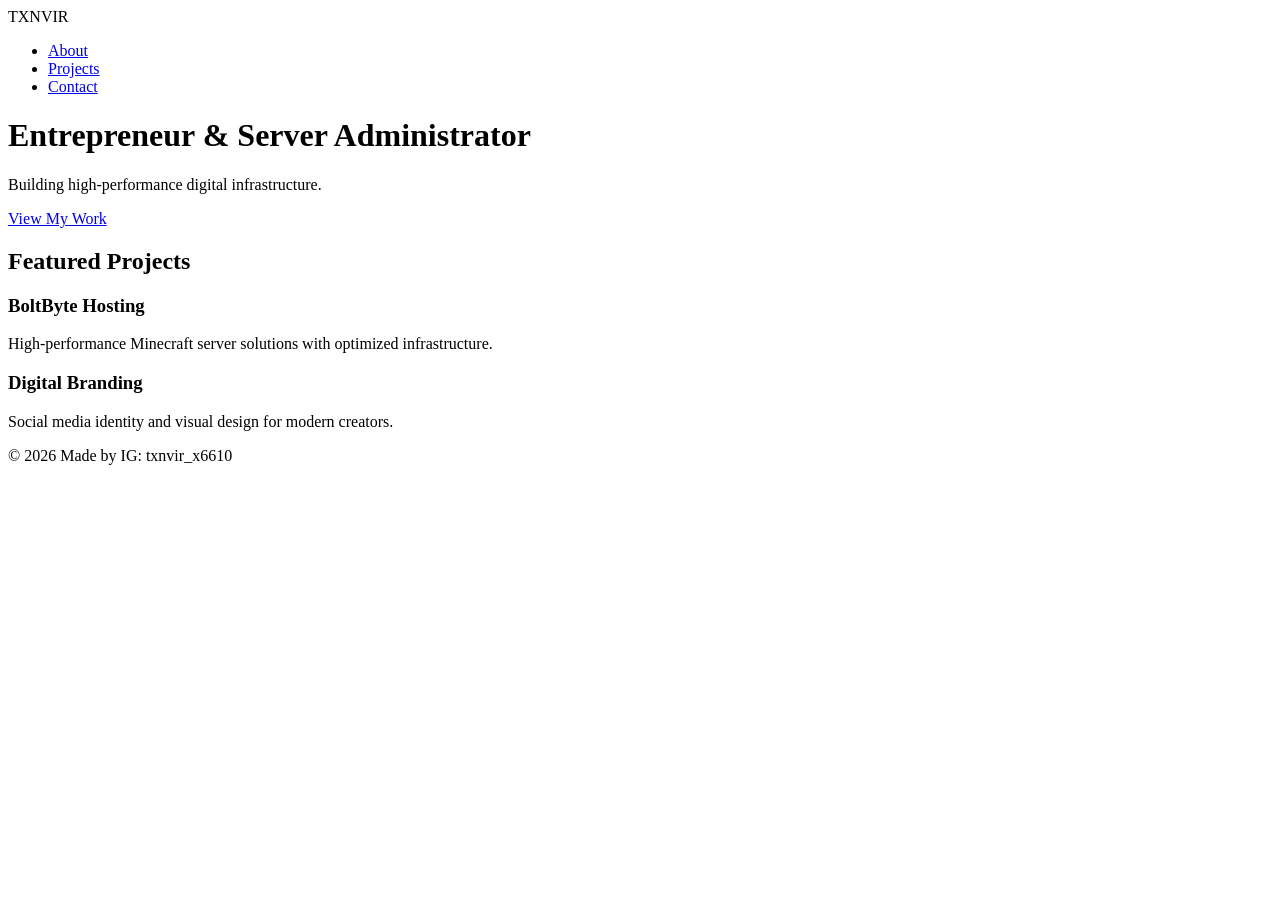
==== index.html @ 2fd2d666 "Create index.html" ====
<!DOCTYPE html>
<html lang="en">
<head>
    <meta charset="UTF-8">
    <meta name="viewport" content="width=device-width, initial-scale=1.0">
    <title>Portfolio | txnvir_x6610</title>
    <link rel="stylesheet" href="style.css">
</head>
<body>
    <nav>
        <div class="logo">TXNVIR</div>
        <ul>
            <li><a href="#about">About</a></li>
            <li><a href="#projects">Projects</a></li>
            <li><a href="#contact">Contact</a></li>
        </ul>
    </nav>

    <header class="hero">
        <h1>Entrepreneur & <span class="highlight">Server Administrator</span></h1>
        <p>Building high-performance digital infrastructure.</p>
        <a href="#projects" class="btn">View My Work</a>
    </header>

    <section id="projects">
        <h2>Featured Projects</h2>
        <div class="project-grid">
            <div class="project-card">
                <h3>BoltByte Hosting</h3>
                <p>High-performance Minecraft server solutions with optimized infrastructure.</p>
            </div>
            <div class="project-card">
                <h3>Digital Branding</h3>
                <p>Social media identity and visual design for modern creators.</p>
            </div>
        </div>
    </section>

    <footer>
        <p>&copy; 2026 Made by IG: txnvir_x6610</p>
    </footer>
</body>
</html>
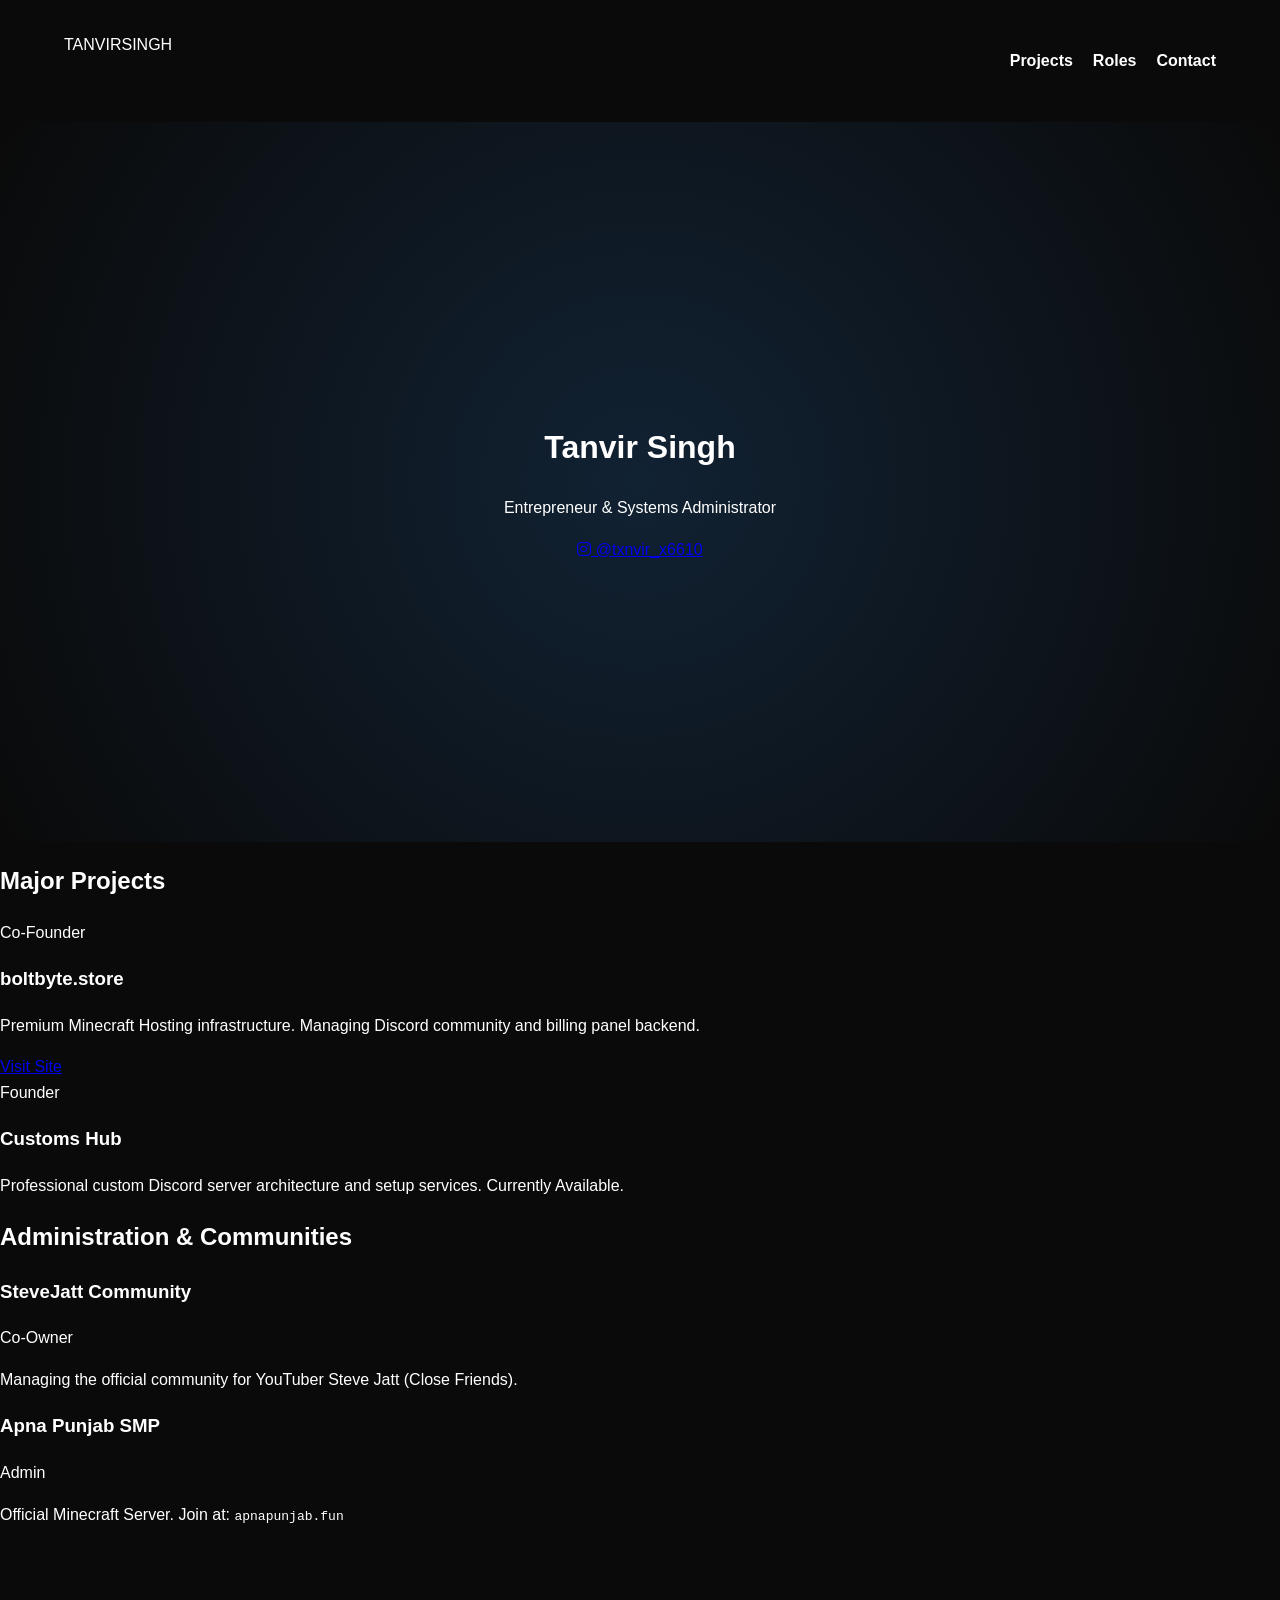
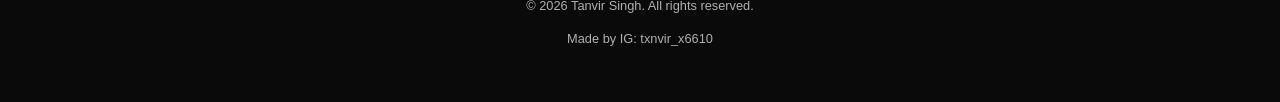
==== commit 58d7c868: "Update index.html" ====
--- a/index.html
+++ b/index.html
@@ -3,41 +3,69 @@
 <head>
     <meta charset="UTF-8">
     <meta name="viewport" content="width=device-width, initial-scale=1.0">
-    <title>Portfolio | txnvir_x6610</title>
+    <title>Tanvir Singh | Portfolio</title>
     <link rel="stylesheet" href="style.css">
+    <link rel="stylesheet" href="https://cdnjs.cloudflare.com/ajax/libs/font-awesome/6.0.0/css/all.min.css">
 </head>
 <body>
+
     <nav>
-        <div class="logo">TXNVIR</div>
+        <div class="logo">TANVIR<span class="gold">SINGH</span></div>
         <ul>
-            <li><a href="#about">About</a></li>
             <li><a href="#projects">Projects</a></li>
-            <li><a href="#contact">Contact</a></li>
+            <li><a href="#experience">Roles</a></li>
+            <li><a href="https://instagram.com/txnvir_x6610" target="_blank">Contact</a></li>
         </ul>
     </nav>
 
     <header class="hero">
-        <h1>Entrepreneur & <span class="highlight">Server Administrator</span></h1>
-        <p>Building high-performance digital infrastructure.</p>
-        <a href="#projects" class="btn">View My Work</a>
+        <div class="hero-content">
+            <h1>Tanvir Singh</h1>
+            <p class="subtitle">Entrepreneur & <span class="blue">Systems Administrator</span></p>
+            <div class="social-links">
+                <a href="https://instagram.com/txnvir_x6610"><i class="fab fa-instagram"></i> @txnvir_x6610</a>
+            </div>
+        </div>
     </header>
 
     <section id="projects">
-        <h2>Featured Projects</h2>
-        <div class="project-grid">
-            <div class="project-card">
-                <h3>BoltByte Hosting</h3>
-                <p>High-performance Minecraft server solutions with optimized infrastructure.</p>
+        <h2 class="section-title">Major <span class="gold">Projects</span></h2>
+        <div class="grid">
+            <div class="card highlight-card">
+                <div class="card-tag">Co-Founder</div>
+                <h3>boltbyte.store</h3>
+                <p>Premium Minecraft Hosting infrastructure. Managing Discord community and billing panel backend.</p>
+                <a href="https://boltbyte.store" class="link-btn">Visit Site</a>
             </div>
-            <div class="project-card">
-                <h3>Digital Branding</h3>
-                <p>Social media identity and visual design for modern creators.</p>
+
+            <div class="card">
+                <div class="card-tag gold-tag">Founder</div>
+                <h3>Customs Hub</h3>
+                <p>Professional custom Discord server architecture and setup services. Currently Available.</p>
+            </div>
+        </div>
+    </section>
+
+    <section id="experience">
+        <h2 class="section-title">Administration & <span class="blue">Communities</span></h2>
+        <div class="grid">
+            <div class="card small">
+                <h3>SteveJatt Community</h3>
+                <span class="role">Co-Owner</span>
+                <p>Managing the official community for YouTuber Steve Jatt (Close Friends).</p>
+            </div>
+            <div class="card small">
+                <h3>Apna Punjab SMP</h3>
+                <span class="role">Admin</span>
+                <p>Official Minecraft Server. Join at: <code class="gold">apnapunjab.fun</code></p>
             </div>
         </div>
     </section>
 
     <footer>
-        <p>&copy; 2026 Made by IG: txnvir_x6610</p>
+        <p>&copy; 2026 Tanvir Singh. All rights reserved.</p>
+        <p class="footer-credit">Made by IG: <span class="gold">txnvir_x6610</span></p>
     </footer>
+
 </body>
 </html>
--- a/style.css
+++ b/style.css
@@ -0,0 +1,75 @@
+:root {
+    --bg-color: #0a0a0a;
+    --card-bg: #161616;
+    --accent-color: #00f2ff; /* Electric Blue */
+    --text-main: #ffffff;
+    --text-dim: #b0b0b0;
+}
+
+body {
+    margin: 0;
+    font-family: 'Segoe UI', Tahoma, Geneva, Verdana, sans-serif;
+    background-color: var(--bg-color);
+    color: var(--text-main);
+    line-height: 1.6;
+}
+
+nav {
+    display: flex;
+    justify-content: space-between;
+    padding: 2rem 5%;
+    background: rgba(10, 10, 10, 0.9);
+    position: sticky;
+    top: 0;
+}
+
+nav ul { display: flex; list-style: none; }
+nav ul li { margin-left: 20px; }
+nav ul li a { color: var(--text-main); text-decoration: none; font-weight: bold; }
+
+.hero {
+    height: 80vh;
+    display: flex;
+    flex-direction: column;
+    justify-content: center;
+    align-items: center;
+    text-align: center;
+    background: radial-gradient(circle at center, #112233 0%, #0a0a0a 100%);
+}
+
+.highlight { color: var(--accent-color); }
+
+.btn {
+    margin-top: 20px;
+    padding: 12px 30px;
+    border: 2px solid var(--accent-color);
+    color: var(--accent-color);
+    text-decoration: none;
+    transition: 0.3s;
+}
+
+.btn:hover {
+    background: var(--accent-color);
+    color: #000;
+}
+
+.project-grid {
+    display: grid;
+    grid-template-columns: repeat(auto-fit, minmax(300px, 1fr));
+    gap: 20px;
+    padding: 50px 5%;
+}
+
+.project-card {
+    background: var(--card-bg);
+    padding: 30px;
+    border-radius: 8px;
+    border-bottom: 3px solid var(--accent-color);
+}
+
+footer {
+    text-align: center;
+    padding: 40px;
+    font-size: 0.8rem;
+    color: var(--text-dim);
+}
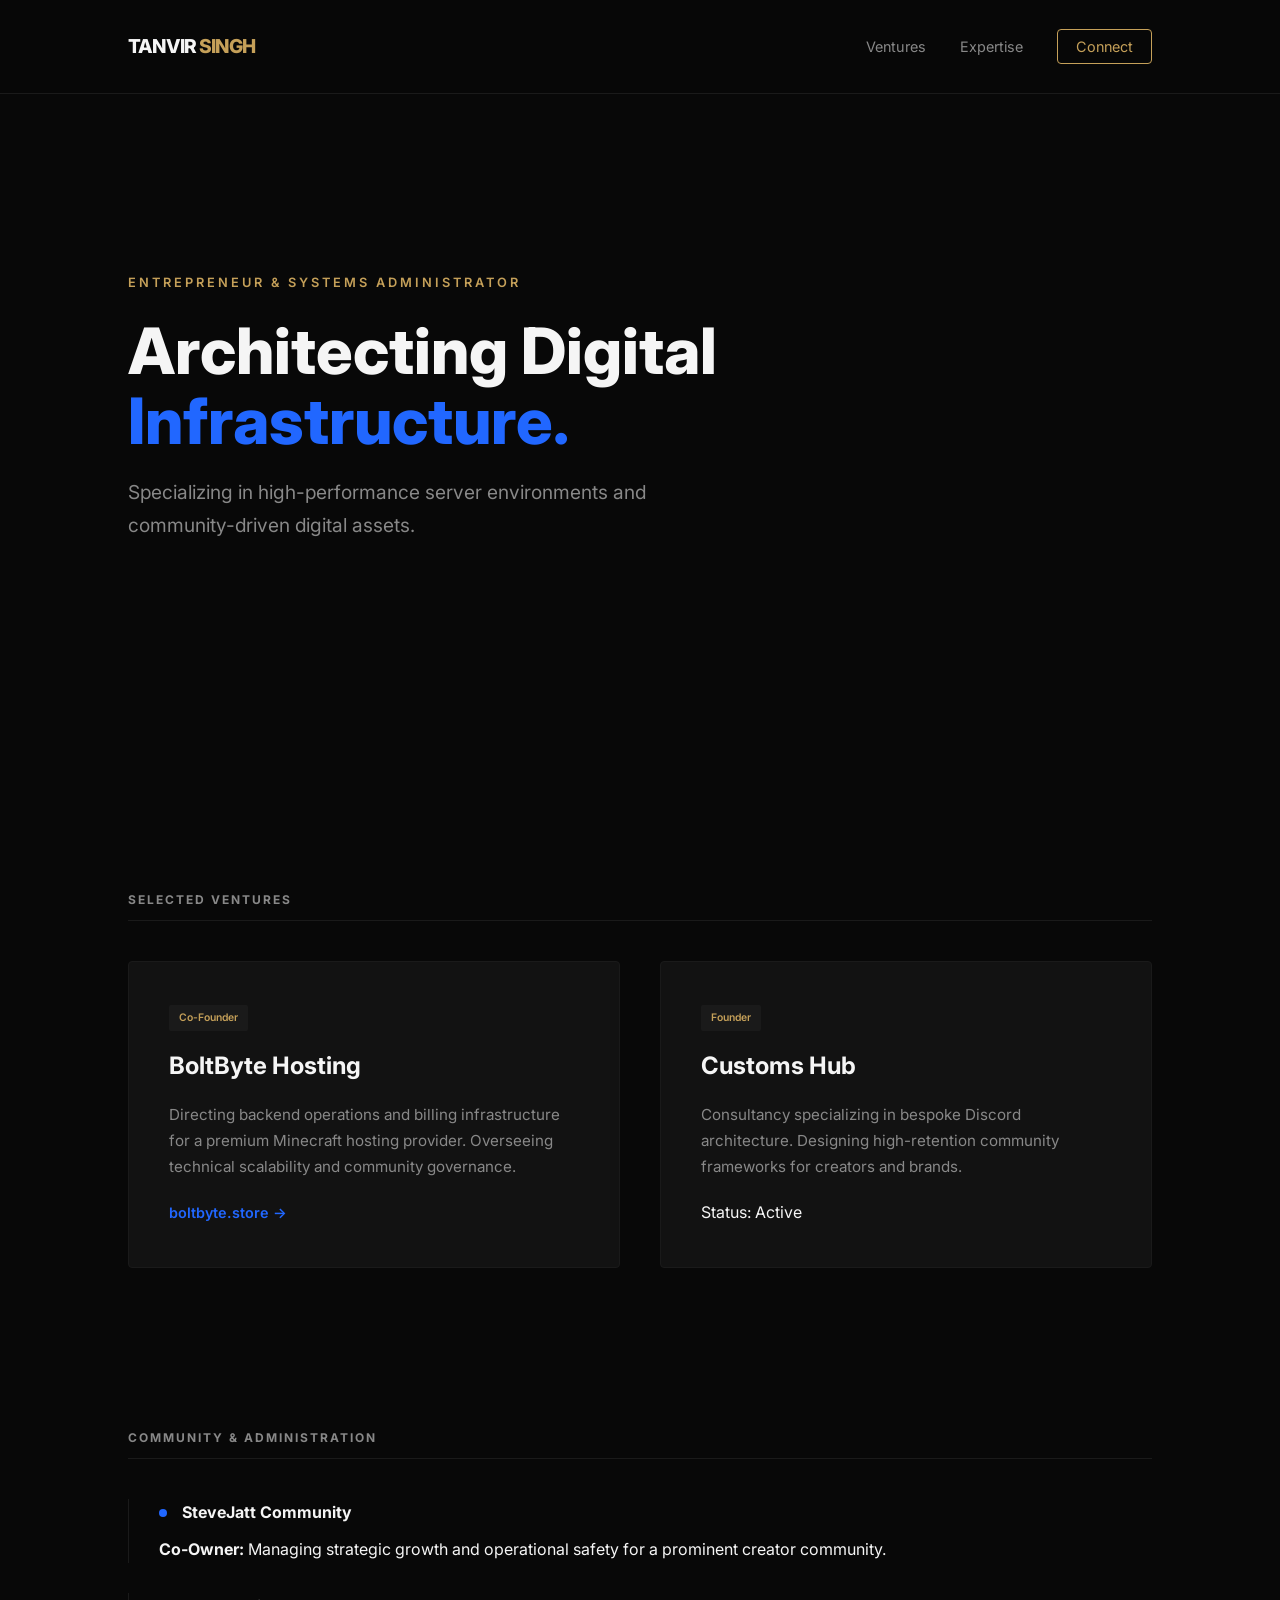
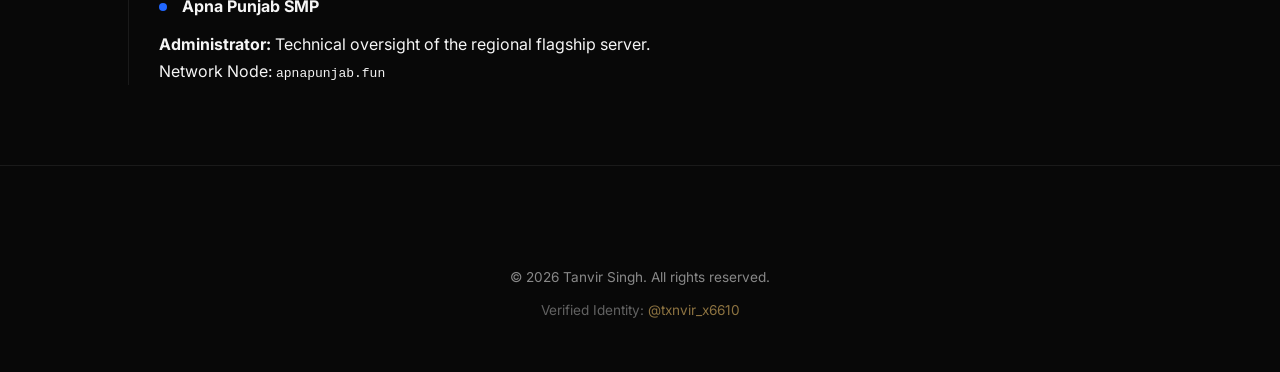
==== commit 922086a6: "Update index.html" ====
--- a/index.html
+++ b/index.html
@@ -3,68 +3,85 @@
 <head>
     <meta charset="UTF-8">
     <meta name="viewport" content="width=device-width, initial-scale=1.0">
-    <title>Tanvir Singh | Portfolio</title>
+    <title>Tanvir Singh | Executive Portfolio</title>
     <link rel="stylesheet" href="style.css">
-    <link rel="stylesheet" href="https://cdnjs.cloudflare.com/ajax/libs/font-awesome/6.0.0/css/all.min.css">
+    <link href="https://fonts.googleapis.com/css2?family=Inter:wght@300;400;600;800&display=swap" rel="stylesheet">
 </head>
 <body>
 
     <nav>
-        <div class="logo">TANVIR<span class="gold">SINGH</span></div>
-        <ul>
-            <li><a href="#projects">Projects</a></li>
-            <li><a href="#experience">Roles</a></li>
-            <li><a href="https://instagram.com/txnvir_x6610" target="_blank">Contact</a></li>
-        </ul>
+        <div class="nav-container">
+            <div class="logo">TANVIR <span class="accent-gold">SINGH</span></div>
+            <div class="nav-links">
+                <a href="#ventures">Ventures</a>
+                <a href="#expertise">Expertise</a>
+                <a href="https://instagram.com/txnvir_x6610" class="contact-cta">Connect</a>
+            </div>
+        </div>
     </nav>
 
     <header class="hero">
-        <div class="hero-content">
-            <h1>Tanvir Singh</h1>
-            <p class="subtitle">Entrepreneur & <span class="blue">Systems Administrator</span></p>
-            <div class="social-links">
-                <a href="https://instagram.com/txnvir_x6610"><i class="fab fa-instagram"></i> @txnvir_x6610</a>
-            </div>
+        <div class="hero-inner">
+            <span class="eyebrow">Entrepreneur & Systems Administrator</span>
+            <h1>Architecting Digital <span class="accent-blue">Infrastructure.</span></h1>
+            <p>Specializing in high-performance server environments and community-driven digital assets.</p>
         </div>
     </header>
 
-    <section id="projects">
-        <h2 class="section-title">Major <span class="gold">Projects</span></h2>
-        <div class="grid">
-            <div class="card highlight-card">
-                <div class="card-tag">Co-Founder</div>
-                <h3>boltbyte.store</h3>
-                <p>Premium Minecraft Hosting infrastructure. Managing Discord community and billing panel backend.</p>
-                <a href="https://boltbyte.store" class="link-btn">Visit Site</a>
-            </div>
+    <section id="ventures">
+        <div class="container">
+            <h2 class="section-label">Selected Ventures</h2>
+            <div class="venture-grid">
+                
+                <div class="venture-card">
+                    <div class="card-header">
+                        <span class="role-badge">Co-Founder</span>
+                        <h3>BoltByte Hosting</h3>
+                    </div>
+                    <p>Directing backend operations and billing infrastructure for a premium Minecraft hosting provider. Overseeing technical scalability and community governance.</p>
+                    <a href="https://boltbyte.store" class="text-link">boltbyte.store →</a>
+                </div>
 
-            <div class="card">
-                <div class="card-tag gold-tag">Founder</div>
-                <h3>Customs Hub</h3>
-                <p>Professional custom Discord server architecture and setup services. Currently Available.</p>
+                <div class="venture-card">
+                    <div class="card-header">
+                        <span class="role-badge">Founder</span>
+                        <h3>Customs Hub</h3>
+                    </div>
+                    <p>Consultancy specializing in bespoke Discord architecture. Designing high-retention community frameworks for creators and brands.</p>
+                    <span class="status-tag">Status: Active</span>
+                </div>
+
             </div>
         </div>
     </section>
 
-    <section id="experience">
-        <h2 class="section-title">Administration & <span class="blue">Communities</span></h2>
-        <div class="grid">
-            <div class="card small">
-                <h3>SteveJatt Community</h3>
-                <span class="role">Co-Owner</span>
-                <p>Managing the official community for YouTuber Steve Jatt (Close Friends).</p>
-            </div>
-            <div class="card small">
-                <h3>Apna Punjab SMP</h3>
-                <span class="role">Admin</span>
-                <p>Official Minecraft Server. Join at: <code class="gold">apnapunjab.fun</code></p>
+    <section id="expertise">
+        <div class="container">
+            <h2 class="section-label">Community & Administration</h2>
+            <div class="expertise-list">
+                <div class="exp-item">
+                    <div class="exp-meta">
+                        <span class="blue-dot"></span>
+                        <h4>SteveJatt Community</h4>
+                    </div>
+                    <p><strong>Co-Owner:</strong> Managing strategic growth and operational safety for a prominent creator community.</p>
+                </div>
+                <div class="exp-item">
+                    <div class="exp-meta">
+                        <span class="blue-dot"></span>
+                        <h4>Apna Punjab SMP</h4>
+                    </div>
+                    <p><strong>Administrator:</strong> Technical oversight of the regional flagship server. <br>Network Node: <code>apnapunjab.fun</code></p>
+                </div>
             </div>
         </div>
     </section>
 
     <footer>
-        <p>&copy; 2026 Tanvir Singh. All rights reserved.</p>
-        <p class="footer-credit">Made by IG: <span class="gold">txnvir_x6610</span></p>
+        <div class="footer-content">
+            <p>&copy; 2026 Tanvir Singh. All rights reserved.</p>
+            <p class="footer-sub">Verified Identity: <span class="accent-gold">@txnvir_x6610</span></p>
+        </div>
     </footer>
 
 </body>
--- a/style.css
+++ b/style.css
@@ -1,75 +1,74 @@
 :root {
-    --bg-color: #0a0a0a;
-    --card-bg: #161616;
-    --accent-color: #00f2ff; /* Electric Blue */
-    --text-main: #ffffff;
-    --text-dim: #b0b0b0;
+    --obsidian: #080808;
+    --graphite: #121212;
+    --gold: #C5A059;
+    --cobalt: #2167FF;
+    --slate: #888888;
+    --white: #F5F5F5;
 }
 
+* { margin: 0; padding: 0; box-sizing: border-box; }
+
 body {
-    margin: 0;
-    font-family: 'Segoe UI', Tahoma, Geneva, Verdana, sans-serif;
-    background-color: var(--bg-color);
-    color: var(--text-main);
-    line-height: 1.6;
+    background-color: var(--obsidian);
+    color: var(--white);
+    font-family: 'Inter', sans-serif;
+    line-height: 1.7;
+    -webkit-font-smoothing: antialiased;
 }
 
+.container { padding: 80px 10%; }
+.accent-gold { color: var(--gold); }
+.accent-blue { color: var(--cobalt); }
+
+/* Navigation */
 nav {
-    display: flex;
-    justify-content: space-between;
-    padding: 2rem 5%;
-    background: rgba(10, 10, 10, 0.9);
-    position: sticky;
+    padding: 30px 10%;
+    position: fixed;
+    width: 100%;
     top: 0;
+    z-index: 1000;
+    background: rgba(8, 8, 8, 0.95);
+    border-bottom: 1px solid #1a1a1a;
 }
 
-nav ul { display: flex; list-style: none; }
-nav ul li { margin-left: 20px; }
-nav ul li a { color: var(--text-main); text-decoration: none; font-weight: bold; }
+.nav-container { display: flex; justify-content: space-between; align-items: center; }
+.logo { font-weight: 800; letter-spacing: -1px; font-size: 1.2rem; }
+.nav-links a { color: var(--slate); text-decoration: none; margin-left: 30px; font-size: 0.9rem; transition: 0.3s; }
+.nav-links a:hover { color: var(--white); }
+.contact-cta { border: 1px solid var(--gold); padding: 8px 18px; color: var(--gold) !important; border-radius: 4px; }
 
-.hero {
-    height: 80vh;
-    display: flex;
-    flex-direction: column;
-    justify-content: center;
-    align-items: center;
-    text-align: center;
-    background: radial-gradient(circle at center, #112233 0%, #0a0a0a 100%);
+/* Hero */
+.hero { height: 90vh; display: flex; align-items: center; padding: 0 10%; }
+.hero-inner { max-width: 800px; }
+.eyebrow { color: var(--gold); text-transform: uppercase; letter-spacing: 3px; font-size: 0.8rem; font-weight: 600; }
+.hero h1 { font-size: clamp(2.5rem, 5vw, 4.5rem); line-height: 1.1; margin: 20px 0; font-weight: 800; }
+.hero p { color: var(--slate); font-size: 1.2rem; max-width: 600px; }
+
+/* Ventures */
+.section-label { font-size: 0.75rem; text-transform: uppercase; color: var(--slate); letter-spacing: 2px; margin-bottom: 40px; border-bottom: 1px solid #1a1a1a; padding-bottom: 10px; }
+
+.venture-grid { display: grid; grid-template-columns: 1fr 1fr; gap: 40px; }
+.venture-card { background: var(--graphite); padding: 40px; border-radius: 4px; border: 1px solid #1a1a1a; transition: 0.4s ease; }
+.venture-card:hover { border-color: var(--gold); }
+
+.role-badge { font-size: 0.65rem; background: #1a1a1a; padding: 4px 10px; border-radius: 2px; color: var(--gold); font-weight: 600; margin-bottom: 15px; display: inline-block; }
+.venture-card h3 { margin-bottom: 15px; font-size: 1.5rem; }
+.venture-card p { color: var(--slate); font-size: 0.95rem; margin-bottom: 20px; }
+.text-link { color: var(--cobalt); text-decoration: none; font-weight: 600; font-size: 0.9rem; }
+
+/* Expertise */
+.expertise-list { display: grid; gap: 30px; }
+.exp-item { border-left: 1px solid #1a1a1a; padding-left: 30px; }
+.exp-meta { display: flex; align-items: center; margin-bottom: 10px; }
+.blue-dot { width: 8px; height: 8px; background: var(--cobalt); border-radius: 50%; margin-right: 15px; }
+
+/* Footer */
+footer { padding: 100px 10% 50px; text-align: center; border-top: 1px solid #1a1a1a; }
+.footer-content p { font-size: 0.85rem; color: var(--slate); }
+.footer-sub { margin-top: 10px; opacity: 0.7; }
+
+@media (max-width: 768px) {
+    .venture-grid { grid-template-columns: 1fr; }
+    .hero h1 { font-size: 2.8rem; }
 }
-
-.highlight { color: var(--accent-color); }
-
-.btn {
-    margin-top: 20px;
-    padding: 12px 30px;
-    border: 2px solid var(--accent-color);
-    color: var(--accent-color);
-    text-decoration: none;
-    transition: 0.3s;
-}
-
-.btn:hover {
-    background: var(--accent-color);
-    color: #000;
-}
-
-.project-grid {
-    display: grid;
-    grid-template-columns: repeat(auto-fit, minmax(300px, 1fr));
-    gap: 20px;
-    padding: 50px 5%;
-}
-
-.project-card {
-    background: var(--card-bg);
-    padding: 30px;
-    border-radius: 8px;
-    border-bottom: 3px solid var(--accent-color);
-}
-
-footer {
-    text-align: center;
-    padding: 40px;
-    font-size: 0.8rem;
-    color: var(--text-dim);
-}
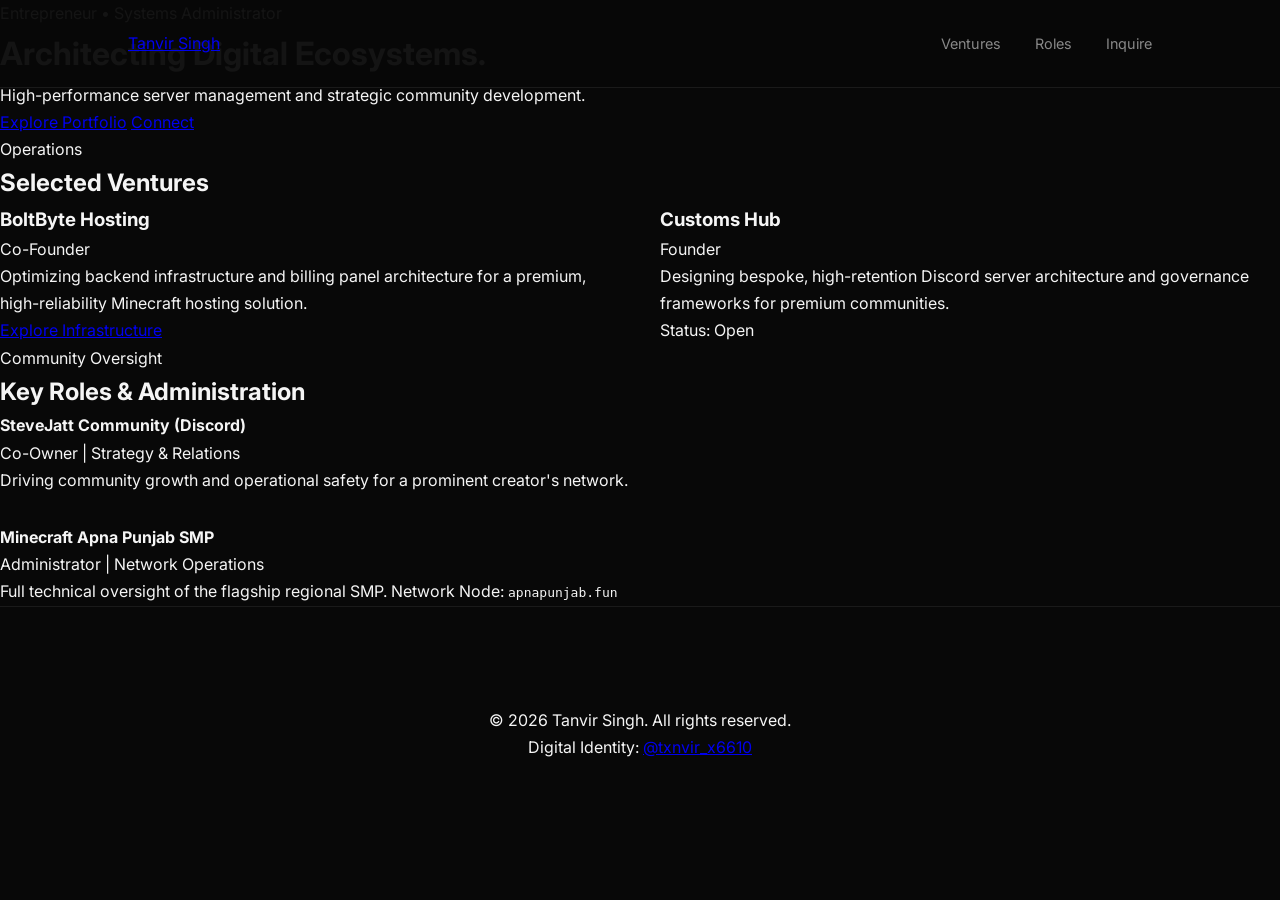
==== commit 9cecfdfd: "Update index.html" ====
--- a/index.html
+++ b/index.html
@@ -3,84 +3,103 @@
 <head>
     <meta charset="UTF-8">
     <meta name="viewport" content="width=device-width, initial-scale=1.0">
-    <title>Tanvir Singh | Executive Portfolio</title>
+    <title>Tanvir Singh | Digital Infrastructure Architect</title>
+    <link href="https://fonts.googleapis.com/css2?family=Playfair+Display:wght@600;800&family=Inter:wght@300;400;600&display=swap" rel="stylesheet">
     <link rel="stylesheet" href="style.css">
-    <link href="https://fonts.googleapis.com/css2?family=Inter:wght@300;400;600;800&display=swap" rel="stylesheet">
 </head>
 <body>
 
-    <nav>
+    <div class="bg-gradient"></div>
+
+    <nav class="luxury-nav">
         <div class="nav-container">
-            <div class="logo">TANVIR <span class="accent-gold">SINGH</span></div>
+            <a href="#" class="logo-signature">Tanvir Singh</a>
             <div class="nav-links">
                 <a href="#ventures">Ventures</a>
-                <a href="#expertise">Expertise</a>
-                <a href="https://instagram.com/txnvir_x6610" class="contact-cta">Connect</a>
+                <a href="#expertise">Roles</a>
+                <a href="https://instagram.com/txnvir_x6610" target="_blank" class="contact-cta-glow">Inquire</a>
             </div>
         </div>
     </nav>
 
-    <header class="hero">
-        <div class="hero-inner">
-            <span class="eyebrow">Entrepreneur & Systems Administrator</span>
-            <h1>Architecting Digital <span class="accent-blue">Infrastructure.</span></h1>
-            <p>Specializing in high-performance server environments and community-driven digital assets.</p>
+    <header class="luxury-hero">
+        <div class="hero-content animation-fade-in">
+            <span class="eyebrow-gold">Entrepreneur • Systems Administrator</span>
+            <h1 class="hero-title">Architecting <span class="text-glow-blue">Digital Ecosystems.</span></h1>
+            <p class="hero-subtitle">High-performance server management and strategic community development.</p>
+            <div class="hero-btns">
+                <a href="#ventures" class="btn-primary-glow">Explore Portfolio</a>
+                <a href="https://instagram.com/txnvir_x6610" target="_blank" class="btn-secondary-gold">Connect</a>
+            </div>
         </div>
     </header>
 
-    <section id="ventures">
-        <div class="container">
-            <h2 class="section-label">Selected Ventures</h2>
+    <section id="ventures" class="luxury-section">
+        <div class="section-container">
+            <div class="section-header animation-slide-up">
+                <span class="section-tag-blue">Operations</span>
+                <h2 class="section-title-gold">Selected Ventures</h2>
+            </div>
+
             <div class="venture-grid">
-                
-                <div class="venture-card">
-                    <div class="card-header">
-                        <span class="role-badge">Co-Founder</span>
-                        <h3>BoltByte Hosting</h3>
+                <div class="venture-card-premium animation-slide-up delay-1">
+                    <div class="card-inner">
+                        <div class="card-header">
+                            <h3>BoltByte Hosting</h3>
+                            <span class="role-badge-blue">Co-Founder</span>
+                        </div>
+                        <p>Optimizing backend infrastructure and billing panel architecture for a premium, high-reliability Minecraft hosting solution.</p>
+                        <a href="https://boltbyte.store" target="_blank" class="luxury-link-glow">Explore Infrastructure</a>
                     </div>
-                    <p>Directing backend operations and billing infrastructure for a premium Minecraft hosting provider. Overseeing technical scalability and community governance.</p>
-                    <a href="https://boltbyte.store" class="text-link">boltbyte.store →</a>
                 </div>
 
-                <div class="venture-card">
-                    <div class="card-header">
-                        <span class="role-badge">Founder</span>
-                        <h3>Customs Hub</h3>
+                <div class="venture-card-premium animation-slide-up delay-2">
+                    <div class="card-inner">
+                        <div class="card-header">
+                            <h3>Customs Hub</h3>
+                            <span class="role-badge-gold">Founder</span>
+                        </div>
+                        <p>Designing bespoke, high-retention Discord server architecture and governance frameworks for premium communities.</p>
+                        <span class="status-indicator Available">Status: Open</span>
                     </div>
-                    <p>Consultancy specializing in bespoke Discord architecture. Designing high-retention community frameworks for creators and brands.</p>
-                    <span class="status-tag">Status: Active</span>
-                </div>
-
-            </div>
-        </div>
-    </section>
-
-    <section id="expertise">
-        <div class="container">
-            <h2 class="section-label">Community & Administration</h2>
-            <div class="expertise-list">
-                <div class="exp-item">
-                    <div class="exp-meta">
-                        <span class="blue-dot"></span>
-                        <h4>SteveJatt Community</h4>
-                    </div>
-                    <p><strong>Co-Owner:</strong> Managing strategic growth and operational safety for a prominent creator community.</p>
-                </div>
-                <div class="exp-item">
-                    <div class="exp-meta">
-                        <span class="blue-dot"></span>
-                        <h4>Apna Punjab SMP</h4>
-                    </div>
-                    <p><strong>Administrator:</strong> Technical oversight of the regional flagship server. <br>Network Node: <code>apnapunjab.fun</code></p>
                 </div>
             </div>
         </div>
     </section>
 
-    <footer>
-        <div class="footer-content">
+    <section id="expertise" class="luxury-section expertise-bg">
+        <div class="section-container">
+            <div class="section-header animation-slide-up">
+                <span class="section-tag-gold">Community Oversight</span>
+                <h2 class="section-title-blue">Key Roles & Administration</h2>
+            </div>
+            
+            <div class="expertise-list">
+                <div class="expertise-item-premium animation-fade-in delay-3">
+                    <div class="exp-icon-gold"></div>
+                    <div class="exp-details">
+                        <h4>SteveJatt Community (Discord)</h4>
+                        <p class="exp-role-gold">Co-Owner | Strategy & Relations</p>
+                        <p>Driving community growth and operational safety for a prominent creator's network.</p>
+                    </div>
+                </div>
+
+                <div class="expertise-item-premium animation-fade-in delay-4">
+                    <div class="exp-icon-blue"></div>
+                    <div class="exp-details">
+                        <h4>Minecraft Apna Punjab SMP</h4>
+                        <p class="exp-role-blue">Administrator | Network Operations</p>
+                        <p>Full technical oversight of the flagship regional SMP. Network Node: <code>apnapunjab.fun</code></p>
+                    </div>
+                </div>
+            </div>
+        </div>
+    </section>
+
+    <footer class="luxury-footer">
+        <div class="footer-container">
             <p>&copy; 2026 Tanvir Singh. All rights reserved.</p>
-            <p class="footer-sub">Verified Identity: <span class="accent-gold">@txnvir_x6610</span></p>
+            <p class="footer-handle">Digital Identity: <a href="https://instagram.com/txnvir_x6610" target="_blank" class="gold-link">@txnvir_x6610</a></p>
         </div>
     </footer>
 
